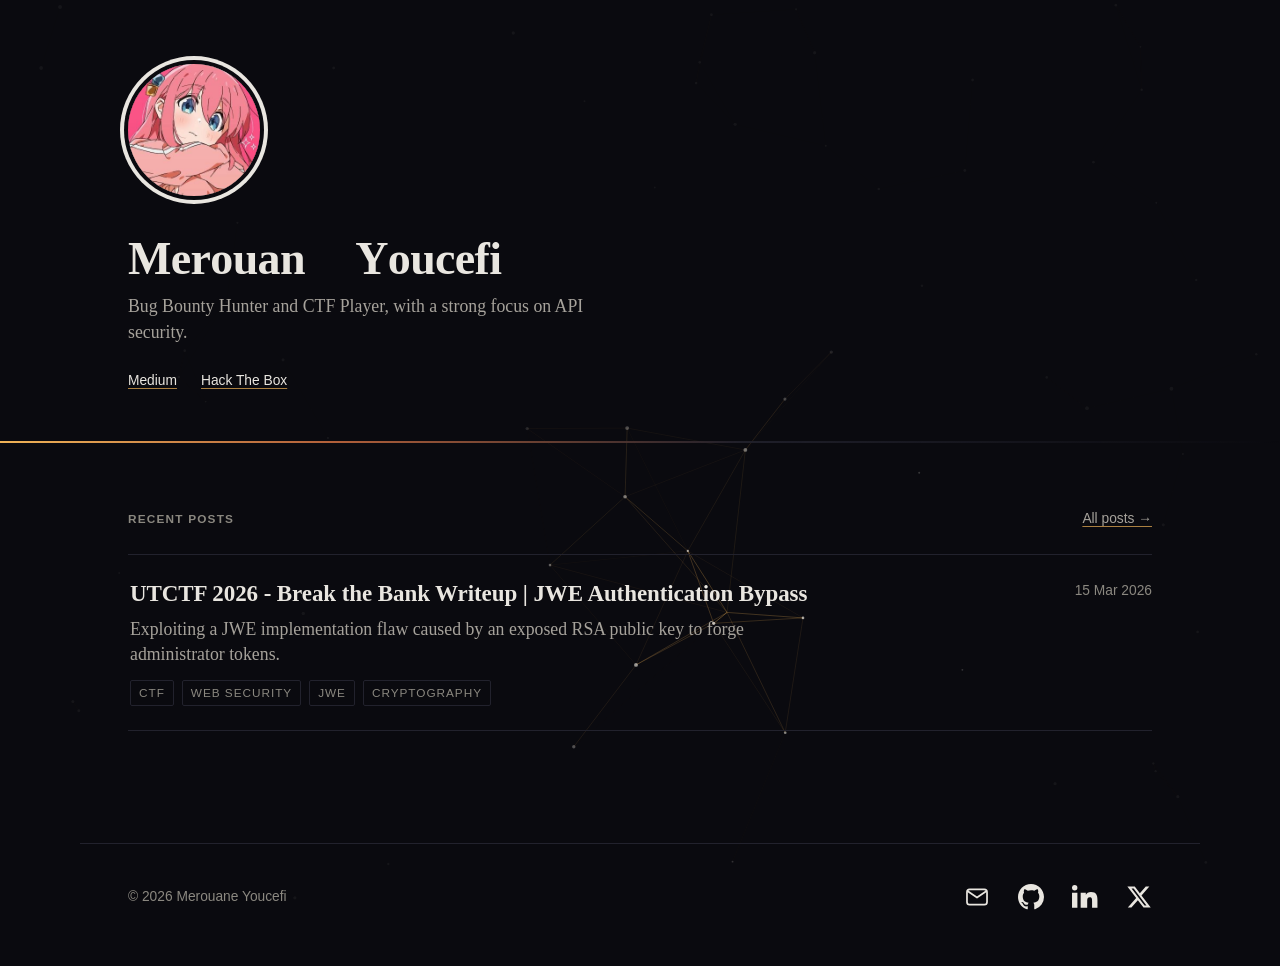
==== index.html @ 7e582f34 "x" ====
<!DOCTYPE html>
<html lang="en">
  <head>
    <meta charset="utf-8" />
    <meta name="viewport" content="width=device-width, initial-scale=1" />
    <title>Merouane Youcefi · Security Research &amp; Bug Bounty Writeups</title>
    <meta
      name="description"
      content="Personal site and blog of Merouane Youcefi, security researcher."
    />
    <link rel="canonical" href="https://0xuserm9.vercel.app/" />
    <link rel="icon" href="/favicon.svg" type="image/svg+xml" />
    <link rel="icon" href="/favicon.png" sizes="48x48" />
    <meta property="og:type" content="website" />
    <meta property="og:title" content="Merouane Youcefi" />
    <meta
      property="og:description"
      content="Personal site and blog. Security research, CTF writeups, and everything else."
    />
    <meta property="og:url" content="https://0xuserm9.vercel.app/" />
    <meta name="twitter:card" content="summary_large_image" />
    <meta property="og:site_name" content="Merouane Youcefi" />
    <meta name="twitter:site" content="@MaroineYoucefi" />
    <meta name="twitter:creator" content="@MaroineYoucefi" />
    <meta property="og:image" content="https://0xuserm9.vercel.app/assets/og-default.png" />
    <meta name="twitter:image" content="https://0xuserm9.vercel.app/assets/og-default.png" />
    <meta property="og:image:width" content="1484" />
    <meta property="og:image:height" content="752" />
    <meta property="og:image:alt" content="Merouane Youcefi, security researcher." />
    <link rel="alternate" type="application/atom+xml" title="Merouane Youcefi" href="/feed.xml" />
    <link rel="stylesheet" href="/assets/style.css" />
    <script type="application/ld+json">
    {
      "@context": "https://schema.org",
      "@graph": [
        {
          "@type": "Person",
          "@id": "https://0xuserm9.vercel.app/#person",
          "name": "Merouane Youcefi",
          "url": "https://0xuserm9.vercel.app/",
          "jobTitle": "Security Researcher",
          "description": "Bug Bounty Hunter and CTF Player, with a strong focus on API security.",
          "image": "https://0xuserm9.vercel.app/assets/avatar.jpg",
          "sameAs": [
            "https://github.com/0xuserm9",
            "https://www.linkedin.com/in/merouane-youcefi-44b44a284/",
            "https://x.com/MaroineYoucefi",
            "https://medium.com/@0xuserm9"
          ]
        },
        {
          "@type": "WebSite",
          "@id": "https://0xuserm9.vercel.app/#website",
          "url": "https://0xuserm9.vercel.app/",
          "inLanguage": "en",
          "description": "Security research, CTF writeups, and everything else.",
          "publisher": {
            "@id": "https://0xuserm9.vercel.app/#person"
          }
        }
      ]
    }
    </script>
  </head>
  <body>
    <a class="skip-link" href="#main">Skip to content</a>

    <div class="bg" aria-hidden="true"><canvas></canvas></div>

    <main id="main">
      <header class="masthead container">
        <img
          class="masthead__avatar"
          src="/assets/avatar.jpg"
          alt="Merouane Youcefi"
          width="300"
          height="300"
          decoding="async"
        />

        <h1 class="masthead__name" aria-label="Merouane Youcefi">
  <span class="type" aria-hidden="true">
    <span class="type__word"><span>M</span><span>e</span><span>r</span><span>o</span><span>u</span><span>a</span><span>n</span><span>e</span><span>e</span></span>
    <span class="type__word"><span>Y</span><span>o</span><span>u</span><span>c</span><span>e</span><span>f</span><span>i</span></span><span class="type__caret"></span>
  </span>
        </h1>

        <p class="masthead__dek">
          Bug Bounty Hunter and CTF Player, with a strong focus on API security.
        </p>

        <ul class="profiles">
          <li>
            <a href="https://medium.com/@0xuserm9" rel="me">Medium</a>
          </li>
          <li>
            <a href="https://www.hackthebox.com/" rel="me">Hack The Box</a>
          </li>
        </ul>
      </header>

      <hr class="masthead__rule" />

      <section class="section container" aria-labelledby="recent-heading">
        <div class="section__head">
          <h2 class="eyebrow" id="recent-heading">Recent posts</h2>
          <a class="section__more" href="/posts/">All posts &rarr;</a>
        </div>

        <ul class="rows">
          <!-- POSTS:START -->
          <li class="row">
            <a
              class="row__link"
              href="/posts/utctf-break-the-bank.html"
              aria-labelledby="p-utctf-break-the-bank"
            >
              <span class="row__date">
               <time datetime="2026-03-15">15 Mar 2026</time>              </span>
              <span class="row__title" id="p-utctf-break-the-bank">UTCTF 2026 - Break the Bank Writeup | JWE Authentication Bypass</span>
              <span class="row__dek">Exploiting a JWE implementation flaw caused by an exposed RSA public key to forge administrator tokens.</span>
              <span class="row__tags"><span>CTF</span><span>Web Security</span><span>JWE</span><span>Cryptography</span></span>
            </a>
          </li>
          <!-- POSTS:END -->
        </ul>
      </section>

    </main>

    <footer class="footer container">
      <span>&copy; <span data-year>2026</span> Merouane Youcefi</span>

      <ul class="social">
        <li>
          <a href="mailto:your-email@example.com">
            <svg class="icon" viewBox="0 0 24 24" aria-hidden="true">
              <rect x="2.75" y="5" width="18.5" height="14" rx="2.5" fill="none" stroke="currentColor" stroke-width="1.6"/>
              <path d="M3.5 6.75 12 12.5l8.5-5.75" fill="none" stroke="currentColor" stroke-width="1.6" stroke-linecap="round" stroke-linejoin="round"/>
            </svg>
            <span class="visually-hidden">Email</span>
          </a>
        </li>
        <li>
          <a href="https://github.com/0xuserm9" rel="me">
            <svg class="icon" viewBox="0 0 16 16" aria-hidden="true">
              <path fill="currentColor" d="M8 0C3.58 0 0 3.58 0 8c0 3.54 2.29 6.53 5.47 7.59.4.07.55-.17.55-.38 0-.19-.01-.82-.01-1.49-2.01.37-2.53-.49-2.69-.94-.09-.23-.48-.94-.82-1.13-.28-.15-.68-.52-.01-.53.63-.01 1.08.58 1.23.82.72 1.21 1.87.87 2.33.66.07-.52.28-.87.51-1.07-1.78-.2-3.64-.89-3.64-3.95 0-.87.31-1.59.82-2.15-.08-.2-.36-1.02.08-2.12 0 0 .67-.21 2.2.82a7.6 7.6 0 0 1 2-.27c.68 0 1.36.09 2 .27 1.53-1.04 2.2-.82 2.2-.82.44 1.1.16 1.92.08 2.12.51.56.82 1.27.82 2.15 0 3.07-1.87 3.75-3.65 3.95.29.25.54.73.54 1.48 0 1.07-.01 1.93-.01 2.2 0 .21.15.46.55.38A8.01 8.01 0 0 0 16 8c0-4.42-3.58-8-8-8Z"/>
            </svg>
            <span class="visually-hidden">GitHub</span>
          </a>
        </li>
        <li>
          <a href="https://www.linkedin.com/in/merouane-youcefi-44b44a284/" rel="me">
            <svg class="icon" viewBox="0 0 24 24" aria-hidden="true">
              <path fill="currentColor" d="M4.98 3.5a2.5 2.5 0 1 1-5 0 2.5 2.5 0 0 1 5 0M.02 8h4.96v14H.02zm7.98 0h4.76v1.91h.07c.66-1.2 2.28-2.46 4.7-2.46 5.03 0 5.96 3.18 5.96 7.31V22h-4.96v-6.29c0-1.5-.03-3.43-2.09-3.43s-2.41 1.63-2.41 3.32V22H8z"/>
            </svg>
            <span class="visually-hidden">LinkedIn</span>
          </a>
        </li>
        <li>
          <a href="https://x.com/MaroineYoucefi" rel="me">
            <svg class="icon" viewBox="0 0 24 24" aria-hidden="true">
              <path fill="currentColor" d="M18.24 2.25h3.31l-7.23 8.26 8.5 11.24h-6.66l-5.21-6.82-5.97 6.82H1.67l7.73-8.84L1.25 2.25h6.83l4.71 6.23zm-1.16 17.52h1.83L7.08 4.13H5.12z"/>
            </svg>
            <span class="visually-hidden">X</span>
          </a>
        </li>
      </ul>
    </footer>

    <script src="/assets/main.js" defer></script>
  </body>
</html>
---- assets/style.css ----
/* ==========================================================================
   daffailhamramadan.github.io
   Editorial dark. Type carries the design; chrome stays out of the way.
   Hand-written, no build step, no network requests.
   ========================================================================== */

/* --- Reset ---------------------------------------------------------------- */

*,
*::before,
*::after {
  box-sizing: border-box;
}

/* The UA's `[hidden] { display: none }` is beaten by any author display rule,
   so a component styled `display: flex` stays visible while claiming to be
   hidden. Everything that ships hidden-until-JS depends on this holding. */
[hidden] {
  display: none !important;
}

html {
  -webkit-text-size-adjust: 100%;
}

body,
h1,
h2,
h3,
h4,
p,
figure,
blockquote,
dl,
dd,
ol,
ul {
  margin: 0;
}

ol[class],
ul[class] {
  list-style: none;
  padding: 0;
}

img {
  max-width: 100%;
  height: auto;
  display: block;
}

button {
  font: inherit;
  color: inherit;
  background: none;
  border: none;
  padding: 0;
  cursor: pointer;
}

/* --- Tokens --------------------------------------------------------------- */

:root {
  /* Surfaces. Separated by hairlines first, fill second. */
  --bg: #0a0a0f;
  --bg-raised: #16161f;
  --bg-code: #101018;
  --bg-code-bar: #14141f;

  --rule: #22222d;
  --rule-strong: #33333f;

  /* Warm off-white, not pure white: pure white halates at a 68ch measure. */
  --text: #e9e6e0;
  --text-dim: #a6a29b;
  --text-faint: #8b8880;

  /* One accent. Amber, deliberately not the template blue/violet. */
  --accent: #f0b357;
  --accent-deep: #b2603a;
  --accent-underline: rgba(240, 179, 87, 0.7); /* 5.55:1 on --bg */
  --mark-bg: rgba(240, 179, 87, 0.14);

  /* Code tokens, hand-applied. */
  --code-comment: #7f7c74;
  --code-literal: #cbb488;
  --code-flag: #e0a3a3;

  --font-serif: Charter, "Bitstream Charter", "Iowan Old Style", "Source Serif 4",
    "Source Serif Pro", Georgia, "Nimbus Roman No9 L", "Liberation Serif",
    "Times New Roman", Times, serif;
  --font-sans: -apple-system, BlinkMacSystemFont, "Segoe UI", Roboto,
    "Helvetica Neue", "Noto Sans", Arial, sans-serif;
  --font-mono: ui-monospace, SFMono-Regular, "SF Mono", Menlo, Consolas,
    "DejaVu Sans Mono", "Liberation Mono", monospace;

  /* Type scale: 16px root, 1.25 ratio, two steps hand-corrected. */
  --fs-micro: 0.75rem;
  --fs-meta: 0.875rem;
  --fs-ui: 1.0625rem;
  --fs-body: 1.0625rem;
  --fs-code: 0.84375rem;
  --fs-h4: 1.375rem;
  --fs-h3: 1.5rem;
  --fs-h2: 1.625rem;
  --fs-h1: 2rem;
  --fs-masthead: clamp(1.875rem, 1.35rem + 2.3vw, 2.75rem);

  --lh-body: 1.66;

  /* 4px vertical rhythm. Every margin below is one of these. */
  --sp-1: 4px;
  --sp-2: 8px;
  --sp-3: 12px;
  --sp-4: 16px;
  --sp-5: 24px;
  --sp-6: 32px;
  --sp-7: 48px;
  --sp-8: 64px;
  --sp-9: 96px;
  --sp-10: 128px;

  --measure: 68ch;
  --code-pad: var(--sp-4);
  --container: 1120px;
  --pad: 20px;
  --rail-h: 52px;
  --avatar-size: 112px;

  color-scheme: dark;
}

/* --- Base ----------------------------------------------------------------- */

/* The ground lives on <html> and body is transparent, so the fixed
   background canvas at z-index -1 is not painted over by body's own fill. */
html {
  background: var(--bg);
}

.bg {
  position: fixed;
  inset: 0;
  z-index: -1;
  pointer-events: none;
}

.bg canvas {
  display: block;
  width: 100%;
  height: 100%;
}

body {
  background: transparent;
  color: var(--text);
  font-family: var(--font-serif);
  font-size: var(--fs-body);
  line-height: var(--lh-body);
  font-synthesis-weight: auto;
  -webkit-font-smoothing: antialiased;
  -moz-osx-font-smoothing: grayscale;
  font-size-adjust: 0.48; /* normalise the serif fallbacks' differing x-heights */
}

::selection {
  background: var(--accent);
  color: var(--bg);
}

.container {
  width: 100%;
  max-width: var(--container);
  margin-inline: auto;
  padding-inline: var(--pad);
}

/* Links are an underline, not a colour. */
a {
  color: inherit;
  text-decoration: underline;
  text-decoration-color: var(--accent-underline);
  text-decoration-thickness: 1px;
  text-underline-offset: 0.18em;
  transition: text-decoration-color 120ms ease, color 120ms ease;
}

a:hover {
  text-decoration-color: var(--accent);
}

:focus-visible {
  outline: 2px solid var(--accent);
  outline-offset: 3px;
  border-radius: 2px;
}

.skip-link {
  position: absolute;
  left: -9999px;
  top: 0;
  z-index: 100;
  background: var(--bg-raised);
  border: 1px solid var(--rule-strong);
  padding: var(--sp-3) var(--sp-4);
  font-family: var(--font-sans);
  font-size: var(--fs-meta);
  font-size-adjust: 0.52;
  text-decoration: none;
}

.skip-link:focus {
  left: var(--sp-4);
  top: var(--sp-4);
}

.eyebrow {
  font-family: var(--font-sans);
  font-size: var(--fs-micro);
  line-height: 1.25;
  letter-spacing: 0.1em;
  text-transform: uppercase;
  font-weight: 600;
  color: var(--text-faint);
  font-size-adjust: 0.52;
}

/* --- Top rail ------------------------------------------------------------- */

.rail {
  position: relative;
  border-bottom: 1px solid var(--rule);
}

.rail__inner {
  height: var(--rail-h);
  display: flex;
  align-items: center;
  justify-content: space-between;
  gap: var(--sp-4);
}

.rail__home,
.rail__nav a {
  font-family: var(--font-sans);
  font-size: var(--fs-meta);
  font-size-adjust: 0.52;
  text-decoration: none;
  color: var(--text-dim);
}

.rail__home {
  font-weight: 600;
  color: var(--text);
}

.rail__home .rail__full {
  display: none;
}

.rail__nav {
  display: flex;
  gap: var(--sp-5);
}

.rail__nav a:hover,
.rail__nav a[aria-current="page"] {
  color: var(--text);
}

.rail__nav a[aria-current="page"] {
  text-decoration: underline;
  text-decoration-color: var(--accent);
  text-underline-offset: 0.3em;
}

/* --- Masthead (home) ------------------------------------------------------ */

.masthead {
  padding-block: var(--sp-7) var(--sp-6);
}

/* Circular frame: one solid, high-contrast ring.
   The --rule tokens are deliberately sub-3:1 (1.26:1) because they are drawn
   as long hairlines between rows, where that is enough to read. Wrapped into
   a 132px circle there is not enough of the line left to perceive, so the
   ring uses --text at 15.86:1 instead. Width is border-box, so the 3px is
   inside --avatar-size and the visual diameter stays exact. */
.masthead__avatar {
  width: var(--avatar-size);
  height: var(--avatar-size);
  border-radius: 50%;
  object-fit: cover;
  /* +8px for the ring, which is painted outside the box. */
  margin-bottom: calc(var(--sp-6) + 8px);
  box-shadow: 0 0 0 4px var(--bg), 0 0 0 8px var(--text);
}

.masthead__name {
  font-size: var(--fs-masthead);
  line-height: 1.05;
  font-weight: 600;
  letter-spacing: -0.015em;
  max-width: 20ch;
}

/* Typed masthead. Every letter ships in the markup already laid out and only
   its visibility flips, so the line holds its final width from the first
   frame — the name types itself without the avatar above or the bio below
   moving a pixel. The h1 carries the name on aria-label and the letters are
   aria-hidden, so assistive tech announces a name rather than 17 fragments. */
.type {
  /* One keystroke. Every delay below is a multiple of it, so this is the
     single knob for the whole effect. */
  --type-step: 60ms;
}

/* Each letter is inline-block, which turns every seam between them into a
   line-break opportunity. Words hold themselves together so the name can only
   ever break where there is a real space. */
.type__word {
  white-space: nowrap;
}

.type__word > span {
  display: inline-block;
  visibility: hidden;
  animation: type-key 45ms
    calc(var(--type-base) + var(--type-key) * var(--type-step)) forwards;
}

/* A word starts one step after the previous one ends — that spare step is the
   space bar. Word 1 leads in at 2 steps; 5 letters + space = 6 steps each. */
.type__word:nth-child(1) {
  --type-base: calc(var(--type-step) * 2);
}

.type__word:nth-child(2) {
  --type-base: calc(var(--type-step) * 8);
}

.type__word:nth-child(3) {
  --type-base: calc(var(--type-step) * 14);
}

.type__word > span:nth-child(1) {
  --type-key: 0;
}

.type__word > span:nth-child(2) {
  --type-key: 1;
}

.type__word > span:nth-child(3) {
  --type-key: 2;
}

.type__word > span:nth-child(4) {
  --type-key: 3;
}

.type__word > span:nth-child(5) {
  --type-key: 4;
}

.type__word > span:nth-child(6) {
  --type-key: 5;
}

.type__word > span:nth-child(7) {
  --type-key: 6;
}

/* Drawn rather than set as "|" so it keeps the same weight and height in every
   font on the stack. Sits out the typing at opacity 0 and takes over on the
   step after the last letter lands. */
.type__caret {
  display: inline-block;
  width: 0.07em;
  height: 0.82em;
  margin-left: 0.1em;
  vertical-align: -0.06em;
  background: var(--accent);
  opacity: 0;
  animation: type-caret 1.06s step-end calc(var(--type-step) * 21) infinite;
}

@keyframes type-key {
  from {
    visibility: visible;
    opacity: 0;
  }

  to {
    visibility: visible;
    opacity: 1;
  }
}

@keyframes type-caret {
  from,
  to {
    opacity: 1;
  }

  50% {
    opacity: 0;
  }
}

/* The one-line bio. Set below the name rather than as a second headline —
   quieter than the name, so the two do not compete. */
.masthead__dek {
  margin-top: var(--sp-3);
  font-size: var(--fs-ui);
  line-height: 1.5;
  font-weight: 400;
  color: var(--text-dim);
  max-width: 52ch;
}

/* Bug bounty profile wordmarks. */
.profiles {
  list-style: none;
  padding: 0;
  margin: var(--sp-5) 0 0;
  display: flex;
  flex-wrap: wrap;
  gap: var(--sp-2) var(--sp-5);
  font-family: var(--font-sans);
  font-size: var(--fs-meta);
  font-size-adjust: 0.52;
}

.profiles a {
  color: var(--text);
}

/* The one gradient on the site: 2px, horizontal, under the masthead. */
.masthead__rule {
  height: 2px;
  border: 0;
  margin: 0;
  background: linear-gradient(
    90deg,
    #f0b357 0%,
    #b2603a 26%,
    rgba(34, 34, 45, 0.9) 58%,
    rgba(34, 34, 45, 0) 100%
  );
}

/* --- Sections ------------------------------------------------------------- */

.section {
  padding-block: var(--sp-7);
  border-bottom: 1px solid var(--rule);
}

/* The footer draws its own top rule, so the last section must not draw one
   too — otherwise two hairlines stack a few pixels apart. */
main > .section:last-child {
  border-bottom: 0;
}

.section__head {
  display: flex;
  align-items: baseline;
  justify-content: space-between;
  gap: var(--sp-4);
  margin-bottom: var(--sp-5);
}

.section__more {
  font-family: var(--font-sans);
  font-size: var(--fs-meta);
  font-size-adjust: 0.52;
  color: var(--text-dim);
}

/* --- Post rows --------------------------------------------------------- */

.rows {
  list-style: none;
  padding: 0;
  margin: 0;
  border-top: 1px solid var(--rule);
}

.row {
  border-bottom: 1px solid var(--rule);
}

.row__link {
  display: block;
  padding: var(--sp-5) var(--sp-4);
  margin-inline: calc(var(--sp-4) * -1);
  text-decoration: none;
  border-left: 2px solid transparent;
  transition: background-color 120ms ease, border-color 120ms ease;
}

.row__link:hover,
.row__link:focus-visible {
  background: var(--bg-raised);
  border-left-color: var(--accent);
}

.row__date {
  display: block;
  font-family: var(--font-sans);
  font-size: var(--fs-meta);
  font-size-adjust: 0.52;
  font-variant-numeric: tabular-nums lining-nums;
  color: var(--text-faint);
  margin-bottom: var(--sp-2);
}

.row__title {
  font-size: var(--fs-h4);
  line-height: 1.35;
  font-weight: 600;
  letter-spacing: -0.004em;
}

.row__link:hover .row__title {
  text-decoration: underline;
  text-decoration-color: var(--accent);
  text-underline-offset: 0.18em;
}

.row__dek {
  margin-top: var(--sp-2);
  color: var(--text-dim);
  font-size: var(--fs-ui);
  line-height: 1.5;
  max-width: 70ch;
  display: -webkit-box;
  -webkit-line-clamp: 2;
  -webkit-box-orient: vertical;
  overflow: hidden;
}

.row__tags {
  margin-top: var(--sp-3);
  display: flex;
  flex-wrap: wrap;
  gap: var(--sp-2);
  font-family: var(--font-sans);
  font-size: var(--fs-micro);
  font-size-adjust: 0.52;
  letter-spacing: 0.08em;
  text-transform: uppercase;
  color: var(--text-faint);
}

.row__tags > * {
  border: 1px solid var(--rule);
  padding: 2px var(--sp-2);
  border-radius: 2px;
}

.empty-note {
  color: var(--text-dim);
  font-size: var(--fs-ui);
  padding-block: var(--sp-5);
  max-width: 60ch;
}

/* Screen-reader-only: carries the label an icon-only link would otherwise
   have no accessible name from. */
.visually-hidden {
  position: absolute;
  width: 1px;
  height: 1px;
  padding: 0;
  margin: -1px;
  overflow: hidden;
  clip: rect(0, 0, 0, 0);
  white-space: nowrap;
  border: 0;
}

/* --- Footer --------------------------------------------------------------- */

.footer {
  padding-block: var(--sp-6) var(--sp-7);
  font-family: var(--font-sans);
  font-size: var(--fs-meta);
  font-size-adjust: 0.52;
  color: var(--text-faint);
  display: flex;
  flex-direction: column;
  gap: var(--sp-5);
  border-top: 1px solid var(--rule);
  margin-top: var(--sp-7);
}

.social {
  list-style: none;
  padding: 0;
  margin: 0;
  display: flex;
  align-items: center;
  gap: var(--sp-3);
}

/* These are the site's only contact affordance, so they carry full --text
   rather than the muted footer colour — at 26px on a dark ground anything
   dimmer disappears. 26px icon + 8px padding = a 42px hit area. */
.social a {
  display: block;
  padding: var(--sp-2);
  color: var(--text);
  text-decoration: none;
  transition: color 120ms ease;
}

.social a:hover,
.social a:focus-visible {
  color: var(--accent);
}

.social .icon {
  display: block;
  width: 26px;
  height: 26px;
}

/* --- Archive header ------------------------------------------------------- */

.page-head {
  padding-block: var(--sp-8) var(--sp-6);
  border-bottom: 1px solid var(--rule);
}

.page-head h1 {
  font-size: var(--fs-h1);
  line-height: 1.12;
  font-weight: 600;
  letter-spacing: -0.018em;
}

/* --- Reading progress ----------------------------------------------------- */

.progress {
  position: fixed;
  top: 0;
  left: 0;
  width: 100%;
  height: 2px;
  background: var(--accent);
  transform: scaleX(0);
  transform-origin: left center;
  z-index: 50;
  pointer-events: none;
}

/* --- Post ----------------------------------------------------------------- */

.post {
  padding-block: var(--sp-7) var(--sp-8);
}

.post__header {
  max-width: var(--measure);
  margin-inline: auto;
  padding-bottom: var(--sp-6);
  border-bottom: 1px solid var(--rule);
}

.post__title {
  margin-top: var(--sp-3);
  font-size: var(--fs-h1);
  line-height: 1.12;
  font-weight: 600;
  letter-spacing: -0.018em;
}

.post__dek {
  margin-top: var(--sp-4);
  font-size: var(--fs-h4);
  line-height: 1.4;
  color: var(--text-dim);
  max-width: 46ch;
}

.post__meta {
  margin-top: var(--sp-5);
  display: flex;
  flex-wrap: wrap;
  gap: var(--sp-2) var(--sp-5);
  font-family: var(--font-sans);
  font-size: var(--fs-meta);
  font-size-adjust: 0.52;
  color: var(--text-faint);
  font-variant-numeric: tabular-nums lining-nums;
}

/* Cover / banner */
.cover {
  max-width: var(--measure);
  margin: var(--sp-6) auto 0;
}

.cover img {
  display: block;
  width: 100%;
  height: auto;
  /* Reserve the box before the image lands so nothing below it jumps. */
  aspect-ratio: 1200 / 630;
  object-fit: cover;
  border: 1px solid var(--rule);
  background: var(--bg-raised);
}

/* Table of contents */
.toc {
  max-width: var(--measure);
  margin: var(--sp-6) auto 0;
  border: 1px solid var(--rule);
  padding: var(--sp-4);
}

.toc > summary {
  cursor: pointer;
  font-family: var(--font-sans);
  font-size: var(--fs-micro);
  font-size-adjust: 0.52;
  letter-spacing: 0.1em;
  text-transform: uppercase;
  font-weight: 600;
  color: var(--text-faint);
}

.toc ol {
  list-style: none;
  padding: 0;
  margin: var(--sp-4) 0 0;
  font-family: var(--font-sans);
  font-size: var(--fs-meta);
  font-size-adjust: 0.52;
  counter-reset: toc;
}

.toc li {
  counter-increment: toc;
  border-left: 2px solid var(--rule-strong);
  padding: var(--sp-1) 0 var(--sp-1) var(--sp-3);
}

.toc li.is-active {
  border-left-color: var(--accent);
}

.toc li.is-active a {
  color: var(--text);
  font-weight: 600;
}

.toc a {
  color: var(--text-dim);
  text-decoration: none;
}

.toc a::before {
  content: counter(toc, decimal-leading-zero) "  ";
  color: var(--text-faint);
  font-variant-numeric: tabular-nums;
}

.toc a:hover {
  color: var(--text);
}

/* Body */
.post__body {
  max-width: var(--measure);
  margin: var(--sp-7) auto 0;
  font-variant-numeric: oldstyle-nums proportional-nums;
}

.post__body > * + * {
  margin-top: 1.15em;
}

.post__body h2 {
  position: relative;
  font-size: var(--fs-h2);
  line-height: 1.2;
  font-weight: 600;
  letter-spacing: -0.012em;
  margin-top: var(--sp-8);
  margin-bottom: 0;
  scroll-margin-top: var(--sp-5);
}

/* Space below a heading has to be set on the next element. As margin-bottom it
   would collapse into the larger margin-top from `.post__body > * + *`. */
.post__body h2 + * {
  margin-top: var(--sp-4);
}

.post__body h2 .num {
  font-family: var(--font-sans);
  font-size: var(--fs-micro);
  font-size-adjust: 0.52;
  letter-spacing: 0.1em;
  font-weight: 600;
  color: var(--text-faint);
  font-variant-numeric: tabular-nums lining-nums;
  display: block;
  margin-bottom: var(--sp-2);
}

.post__body h3 {
  font-size: var(--fs-h3);
  line-height: 1.3;
  font-weight: 600;
  letter-spacing: -0.008em;
  margin-top: var(--sp-6);
  margin-bottom: 0;
}

.post__body h3 + * {
  margin-top: var(--sp-3);
}

.post__body ul,
.post__body ol {
  padding-left: 1.4em;
}

.post__body li + li {
  margin-top: var(--sp-2);
}

.post__body strong {
  font-weight: 600;
}

/* Inline code must never force a horizontal page scroll. */
.post__body :not(pre) > code {
  font-family: var(--font-mono);
  font-size: 0.9em;
  font-size-adjust: 0.52;
  background: var(--bg-code);
  border: 1px solid var(--rule);
  border-radius: 3px;
  padding: 0.1em 0.32em;
  overflow-wrap: anywhere;
}

/* Blockquote */
.post__body blockquote {
  border-left: 2px solid var(--rule-strong);
  padding-left: var(--sp-5);
  color: var(--text-dim);
  font-style: italic;
}

/* Aside / margin note — inline at every width. */
.note {
  border-left: 2px solid var(--accent);
  padding: var(--sp-3) 0 var(--sp-3) var(--sp-4);
  font-family: var(--font-sans);
  font-size: var(--fs-meta);
  font-size-adjust: 0.52;
  line-height: 1.5;
  color: var(--text-dim);
}

/* Markdown emits <strong>, hand-written HTML uses <b> — cover both. */
.note b,
.note strong {
  color: var(--text);
  font-weight: 600;
}

.note p + p {
  margin-top: var(--sp-2);
}

/* warning / caution / danger callouts */
.note--warn {
  border-left-color: var(--code-flag);
}

/* Code figure */
.code {
  margin-inline: 0;
  border: 1px solid var(--rule);
  background: var(--bg-code);
  position: relative;
}

.code__bar {
  display: flex;
  align-items: center;
  justify-content: space-between;
  gap: var(--sp-3);
  background: var(--bg-code-bar);
  border-bottom: 1px solid var(--rule);
  padding: var(--sp-2) var(--sp-3);
  font-family: var(--font-sans);
  font-size: var(--fs-micro);
  font-size-adjust: 0.52;
  letter-spacing: 0.08em;
  text-transform: uppercase;
  font-weight: 600;
  color: var(--text-faint);
}

.code__copy {
  font-family: var(--font-sans);
  font-size: var(--fs-micro);
  letter-spacing: 0.08em;
  text-transform: uppercase;
  font-weight: 600;
  color: var(--text-dim);
  border: 1px solid var(--rule-strong);
  border-radius: 2px;
  padding: 2px var(--sp-2);
  opacity: 0;
  transition: opacity 120ms ease, color 120ms ease, border-color 120ms ease;
}

.code:hover .code__copy,
.code:focus-within .code__copy {
  opacity: 1;
}

.code__copy:hover {
  color: var(--text);
  border-color: var(--accent);
}

/* Touch devices have no hover state — the button must always be visible. */
@media (hover: none) {
  .code__copy {
    opacity: 1;
  }
}

.code pre {
  margin: 0;
  padding-block: var(--sp-4);
  padding-inline: var(--code-pad);
  overflow-x: auto;
  font-family: var(--font-mono);
  font-size: var(--fs-code);
  font-size-adjust: 0.52;
  line-height: 1.6;
  tab-size: 2;
  color: var(--text);
}

/* The code needs a box as wide as its longest line, otherwise a block-level
   <mark> sizes to the visible column and tears off when the block scrolls. */
.code pre > code {
  display: inline-block;
  min-width: 100%;
  font-family: inherit;
}

/* Authored emphasis instead of syntax colouring. Bleeds to the figure's
   inner edge by cancelling the pre's own inline padding. */
.code mark {
  display: block;
  background: var(--mark-bg);
  color: var(--text);
  box-shadow: inset 2px 0 0 0 var(--accent);
  margin-inline: calc(var(--code-pad) * -1);
  padding-inline: var(--code-pad);
}

.tk-c { color: var(--code-comment); }
.tk-s { color: var(--code-literal); }
.tk-f { color: var(--code-flag); }

/* Figure / image */
.figure {
  margin-inline: 0;
}

.figure img {
  width: 100%;
  border: 1px solid var(--rule);
  background: var(--bg-raised);
}

.figure figcaption,
.code figcaption {
  margin-top: var(--sp-2);
  font-family: var(--font-sans);
  font-size: var(--fs-meta);
  font-size-adjust: 0.52;
  color: var(--text-faint);
  line-height: 1.45;
}

/* The code caption lives inside the bordered box, so it needs its own inset
   and a rule to separate it from the code above. */
.code figcaption {
  margin-top: 0;
  padding: var(--sp-2) var(--code-pad) var(--sp-3);
  border-top: 1px solid var(--rule);
}

/* Table — must scroll in its own container, never the page. */
.table-wrap {
  overflow-x: auto;
  border: 1px solid var(--rule);
}

.post__body table {
  border-collapse: collapse;
  width: 100%;
  font-family: var(--font-sans);
  font-size: var(--fs-meta);
  font-size-adjust: 0.52;
  line-height: 1.45;
}

.post__body th,
.post__body td {
  text-align: left;
  padding: var(--sp-3);
  border-bottom: 1px solid var(--rule);
  vertical-align: top;
  white-space: nowrap;
}

.post__body thead th {
  background: var(--bg-code-bar);
  font-size: var(--fs-micro);
  letter-spacing: 0.08em;
  text-transform: uppercase;
  color: var(--text-faint);
}

.post__body tbody tr:last-child td {
  border-bottom: 0;
}

/* End block */
.post__end {
  max-width: var(--measure);
  margin: var(--sp-8) auto 0;
  background: var(--bg-raised);
  border: 1px solid var(--rule);
  padding: var(--sp-5);
  color: var(--text-dim);
}

/* The smaller size goes on the text, not the box: `ch` resolves against the
   element's own font-size, so sizing the box down would make its 68ch measure
   ~10% narrower than the text column it has to align with. */
.post__end p {
  font-size: var(--fs-ui);
}

.post__end p + p {
  margin-top: var(--sp-3);
}

/* --- Share ---------------------------------------------------------------- */

.share {
  display: flex;
  flex-wrap: wrap;
  align-items: center;
  gap: var(--sp-2) var(--sp-3);
  font-family: var(--font-sans);
  font-size: var(--fs-meta);
  font-size-adjust: 0.52;
}

.share + p {
  margin-top: var(--sp-5);
}

.share__label {
  font-size: var(--fs-micro);
  letter-spacing: 0.1em;
  text-transform: uppercase;
  font-weight: 600;
  color: var(--text-faint);
  margin-right: var(--sp-1);
}

.share__link {
  display: inline-flex;
  align-items: center;
  gap: var(--sp-2);
  color: var(--text);
  text-decoration: none;
  border: 1px solid var(--rule-strong);
  border-radius: 2px;
  padding: var(--sp-2) var(--sp-3);
  transition: color 120ms ease, border-color 120ms ease;
}

.share__link:hover,
.share__link:focus-visible {
  color: var(--accent);
  border-color: var(--accent);
}

.share__link svg {
  display: block;
  width: 15px;
  height: 15px;
  flex: none;
}

/* --- 404 ------------------------------------------------------------------ */

.notfound {
  padding-block: var(--sp-10) var(--sp-9);
  max-width: 52ch;
}

.notfound h1 {
  font-size: var(--fs-h1);
  line-height: 1.12;
  font-weight: 600;
  letter-spacing: -0.018em;
  margin-top: var(--sp-3);
}

.notfound p {
  margin-top: var(--sp-4);
  color: var(--text-dim);
}

/* --- Breakpoints ---------------------------------------------------------- */

@media (min-width: 420px) {
  .rail__home .rail__full {
    display: inline;
  }
  .rail__home .rail__abbr {
    display: none;
  }
}

@media (min-width: 600px) {
  :root {
    --pad: 32px;
    --fs-body: 1.125rem;
    --fs-code: 0.875rem;
    --fs-h1: 2.375rem;
    --fs-h2: 1.875rem;
    --fs-h3: 1.625rem;
  }

  .row__link {
    display: grid;
    grid-template-columns: 1fr auto;
    column-gap: var(--sp-5);
  }

  .row__date {
    grid-column: 2;
    grid-row: 1;
    margin-bottom: 0;
    text-align: right;
  }

  .row__title {
    grid-column: 1;
    grid-row: 1;
  }

  .row__dek,
  .row__tags {
    grid-column: 1;
  }

  .footer {
    flex-direction: row;
    justify-content: space-between;
    align-items: center;
  }

  /* Cancel the last icon's hit-area padding so the row optically aligns
     with the container edge rather than sitting 8px inside it. */
  .social {
    margin-inline-end: calc(var(--sp-2) * -1);
  }

  .post__body th,
  .post__body td {
    white-space: normal;
  }
}

@media (min-width: 900px) {
  :root {
    --pad: 48px;
    --rail-h: 60px;
    --fs-body: 1.1875rem;
    --fs-code: 0.9375rem;
    --fs-h1: 2.75rem;
    --fs-h2: 2.125rem;
    --fs-h3: 1.6875rem;
    --lh-body: 1.68;
    --code-pad: var(--sp-5);
    --avatar-size: 132px;
  }

  .masthead {
    padding-block: var(--sp-8) var(--sp-7);
  }

  .section {
    padding-block: var(--sp-8);
  }

  /* Code and tables hang 24px outside the measure so their optical left edge
     sits clear of the prose. */
  .code,
  .table-wrap {
    margin-inline: calc(var(--sp-5) * -1);
  }

  .figure {
    margin-inline: calc(var(--sp-5) * -1);
  }

  .figure figcaption {
    padding-inline: var(--sp-5);
  }
}

/* Hanging section numbers only where there is genuinely room for them:
   1080px − 96px padding = 984px content, 68ch ≈ 645px centred leaves ~170px. */
@media (min-width: 1080px) {
  .post__body h2 .num {
    position: absolute;
    left: -3.75rem;
    top: 0.55em;
    margin-bottom: 0;
    width: 3rem;
    text-align: right;
  }
}

/* --- Motion --------------------------------------------------------------- */

@media (prefers-reduced-motion: reduce) {
  *,
  *::before,
  *::after {
    animation-duration: 0.01ms !important;
    animation-iteration-count: 1 !important;
    transition-duration: 0.01ms !important;
    scroll-behavior: auto !important;
  }

  .progress {
    display: none;
  }

  /* The stagger lives in animation-delay, which the blanket rule above leaves
     alone — without this the name would still reveal itself letter by letter,
     just with each letter popping instead of fading. */
  .type__word > span {
    visibility: visible;
    animation: none;
  }

  .type__caret {
    display: none;
  }
}

/* --- Print ---------------------------------------------------------------- */

@media print {
  /* Re-point the tokens rather than overriding body alone — every component
     reads through var(), so one block recolours the whole page. Without this
     the code figures and .note lead-ins print near-white on white. */
  :root {
    --bg: #fff;
    --bg-raised: #f6f5f2;
    --bg-code: #f6f5f2;
    --bg-code-bar: #eceae5;
    --rule: #bbb;
    --rule-strong: #999;
    --text: #000;
    --text-dim: #333;
    --text-faint: #555;
    --accent: #8a5a12;
    --accent-underline: #8a5a12;
    --mark-bg: #f4e6c8;
    --code-comment: #555;
    --code-literal: #333;
    --code-flag: #333;
  }

  .rail,
  .progress,
  .toc,
  .code__copy,
  .skip-link,
  .bg {
    display: none !important;
  }

  html,
  body {
    background: #fff;
    color: #000;
  }

  /* Code and highlight fills carry meaning, so keep them when the browser's
     "background graphics" setting is off. */
  .code,
  .code__bar,
  .code mark,
  .post__end {
    print-color-adjust: exact;
    -webkit-print-color-adjust: exact;
  }

  /* box-shadow is dropped when background graphics are off, so the ring
     becomes a real border on paper. */
  .masthead__avatar {
    box-shadow: none;
    border: 2px solid #999;
  }

  .post__body h2,
  .post__body h3 {
    break-after: avoid;
  }

  .code,
  .figure,
  .table-wrap {
    break-inside: avoid;
  }
}
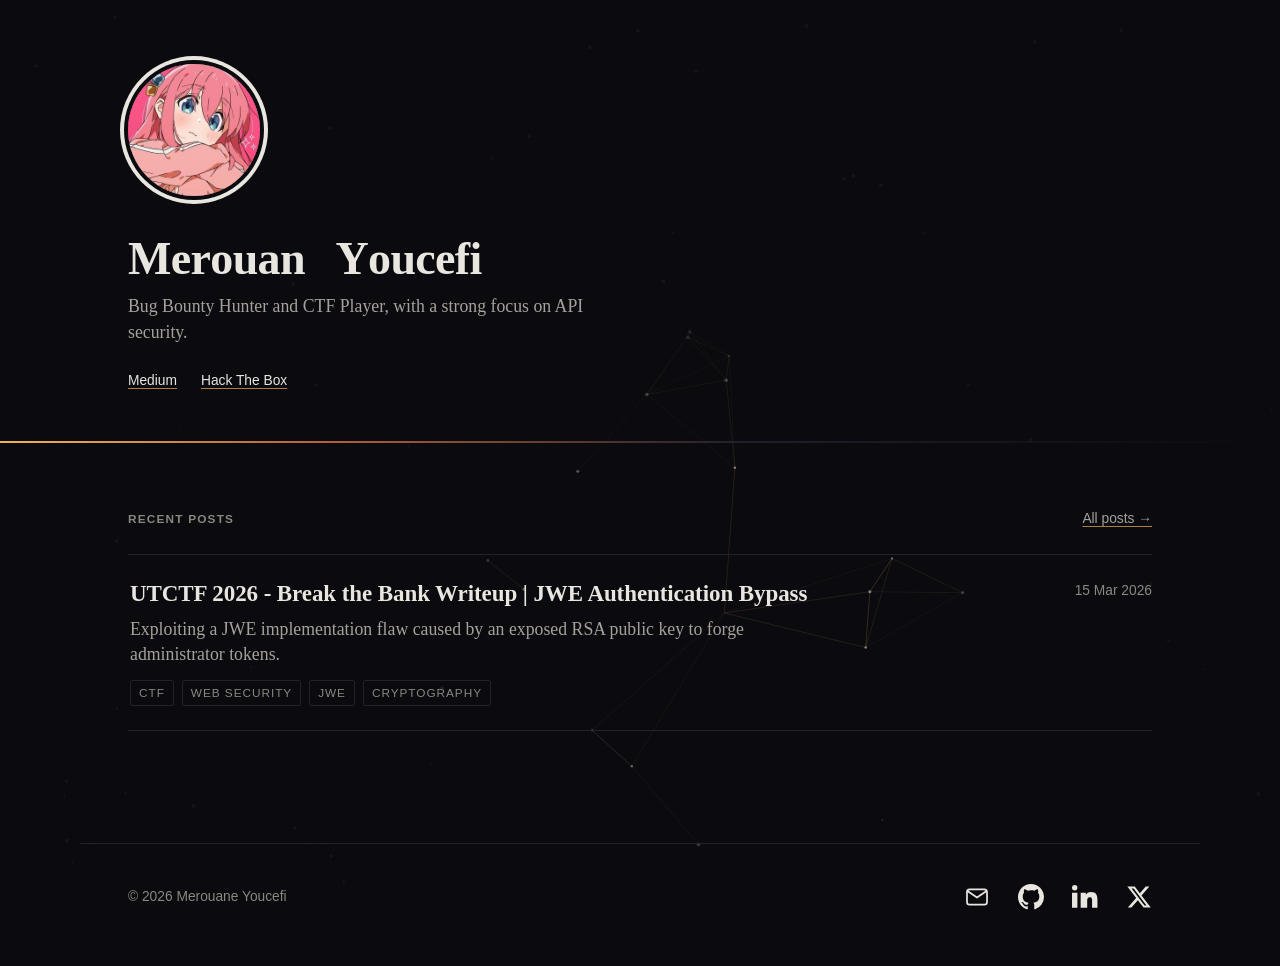
==== commit 9a339572: "x" ====
--- a/index.html
+++ b/index.html
@@ -80,7 +80,7 @@
 
         <h1 class="masthead__name" aria-label="Merouane Youcefi">
   <span class="type" aria-hidden="true">
-    <span class="type__word"><span>M</span><span>e</span><span>r</span><span>o</span><span>u</span><span>a</span><span>n</span><span>e</span><span>e</span></span>
+    <span class="type__word"><span>M</span><span>e</span><span>r</span><span>o</span><span>u</span><span>a</span><span>n</span><span>e</span>
     <span class="type__word"><span>Y</span><span>o</span><span>u</span><span>c</span><span>e</span><span>f</span><span>i</span></span><span class="type__caret"></span>
   </span>
         </h1>
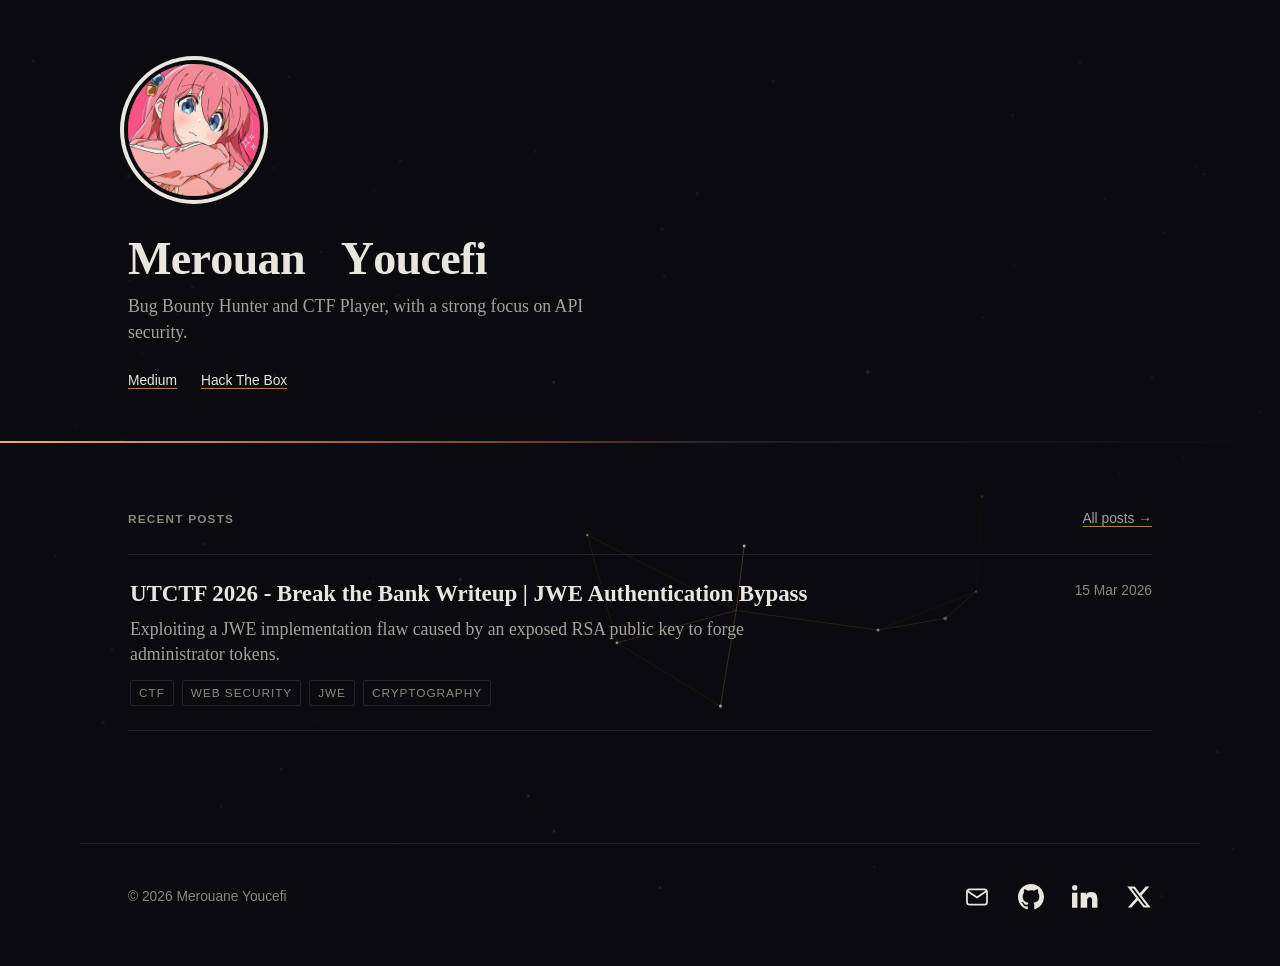
==== commit 45e6d9af: "x" ====
--- a/index.html
+++ b/index.html
@@ -80,7 +80,7 @@
 
         <h1 class="masthead__name" aria-label="Merouane Youcefi">
   <span class="type" aria-hidden="true">
-    <span class="type__word"><span>M</span><span>e</span><span>r</span><span>o</span><span>u</span><span>a</span><span>n</span><span>e</span>
+    <span class="type__word"><span>M</span><span>e</span><span>r</span><span>o</span><span>u</span><span>a</span><span>n</span><span>n</span></span>
     <span class="type__word"><span>Y</span><span>o</span><span>u</span><span>c</span><span>e</span><span>f</span><span>i</span></span><span class="type__caret"></span>
   </span>
         </h1>
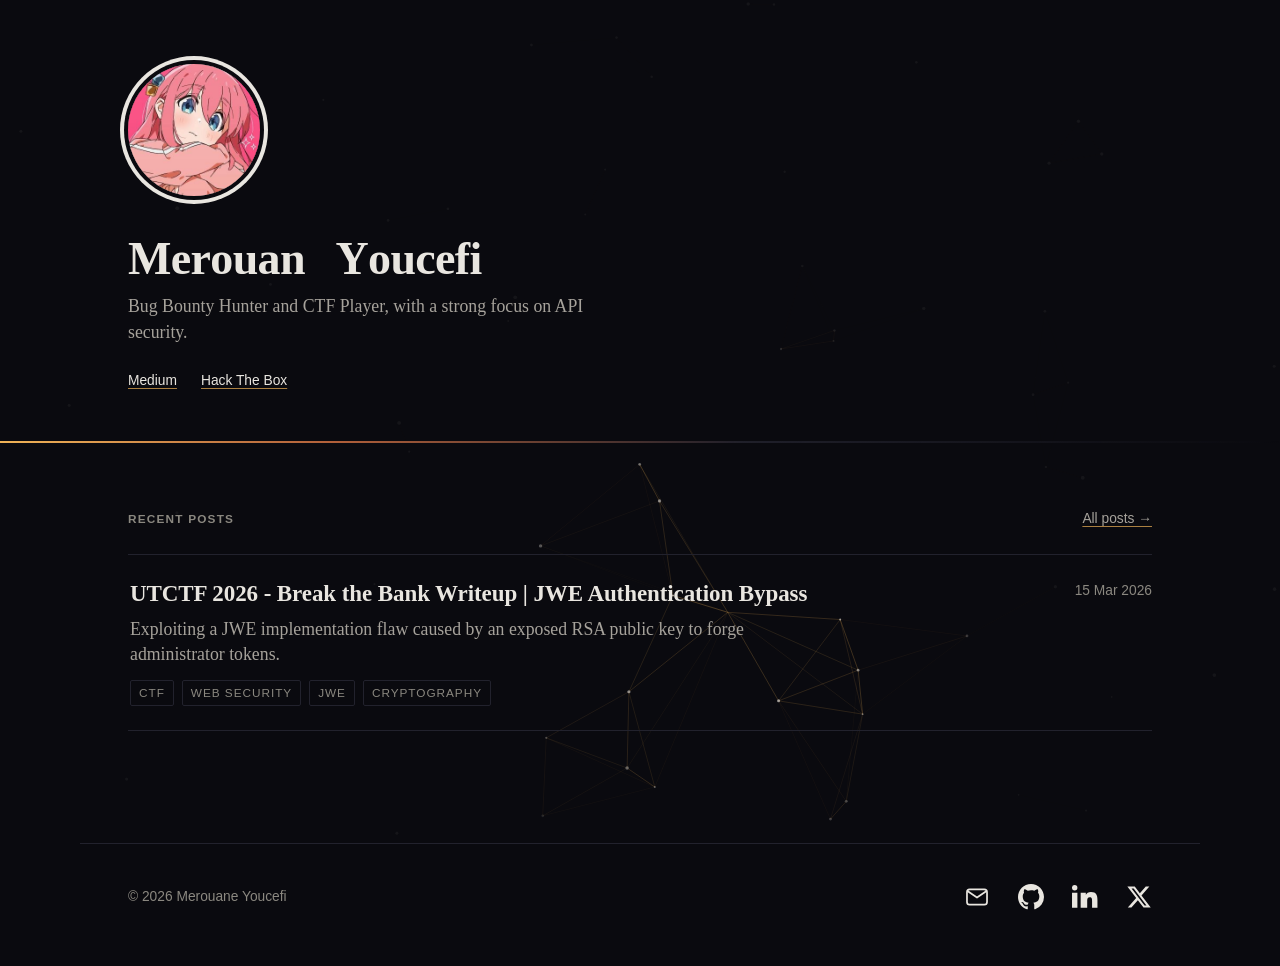
==== commit 364571ee: "x" ====
--- a/index.html
+++ b/index.html
@@ -80,10 +80,10 @@
 
         <h1 class="masthead__name" aria-label="Merouane Youcefi">
   <span class="type" aria-hidden="true">
-    <span class="type__word"><span>M</span><span>e</span><span>r</span><span>o</span><span>u</span><span>a</span><span>n</span><span>n</span></span>
+    <span class="type__word"><span>M</span><span>e</span><span>r</span><span>o</span><span>u</span><span>a</span><span>n</span><span>e</span></span>
     <span class="type__word"><span>Y</span><span>o</span><span>u</span><span>c</span><span>e</span><span>f</span><span>i</span></span><span class="type__caret"></span>
   </span>
-        </h1>
+</h1>
 
         <p class="masthead__dek">
           Bug Bounty Hunter and CTF Player, with a strong focus on API security.
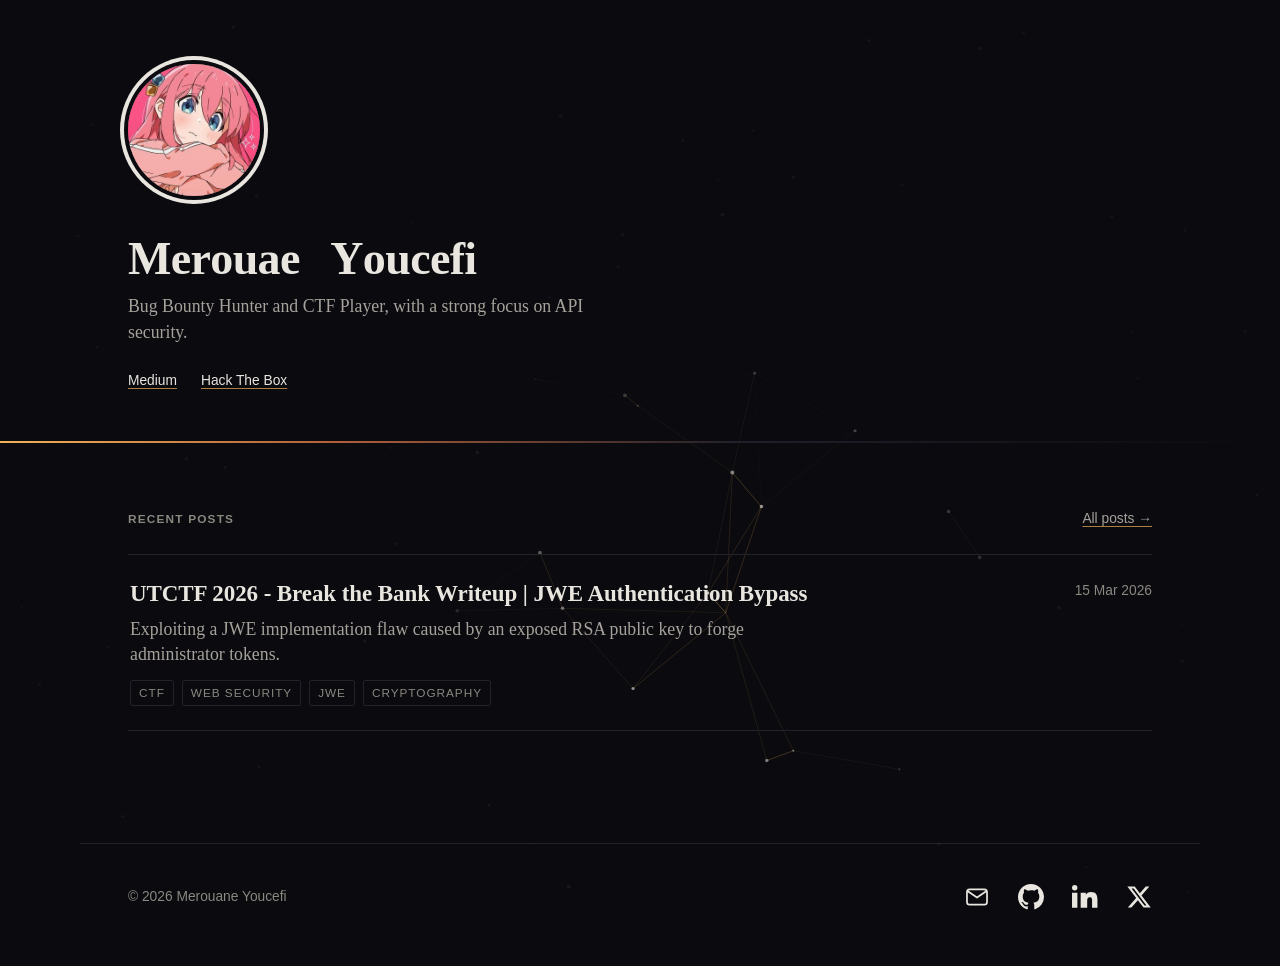
==== commit 1cc1a9bd: "x" ====
--- a/index.html
+++ b/index.html
@@ -80,7 +80,7 @@
 
         <h1 class="masthead__name" aria-label="Merouane Youcefi">
   <span class="type" aria-hidden="true">
-    <span class="type__word"><span>M</span><span>e</span><span>r</span><span>o</span><span>u</span><span>a</span><span>n</span><span>e</span></span>
+    <span class="type__word"><span>M</span><span>e</span><span>r</span><span>o</span><span>u</span><span>a</span><span>e</span><span>e</span></span>
     <span class="type__word"><span>Y</span><span>o</span><span>u</span><span>c</span><span>e</span><span>f</span><span>i</span></span><span class="type__caret"></span>
   </span>
 </h1>
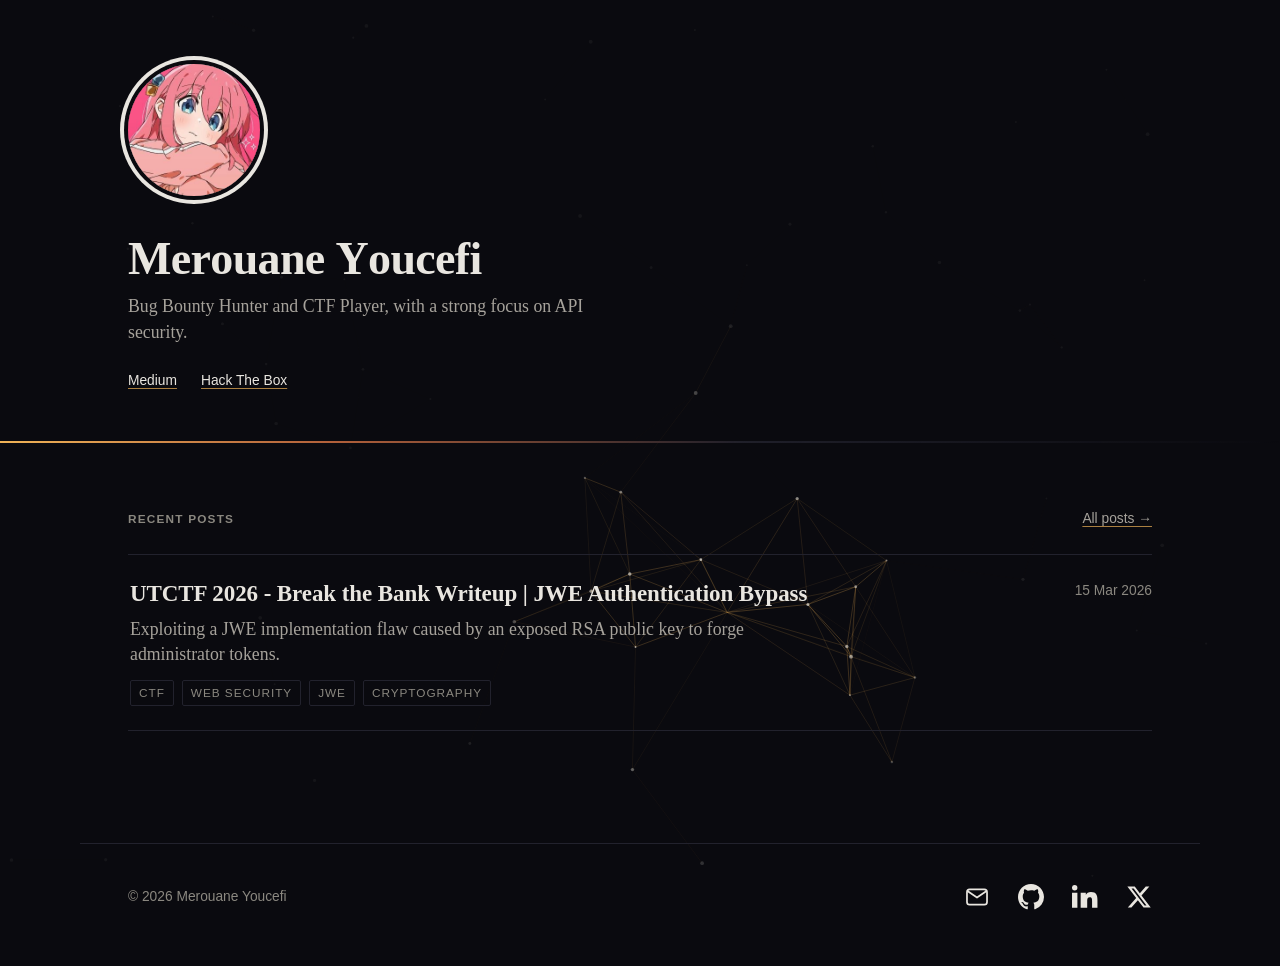
==== commit 766c22ea: "x" ====
--- a/index.html
+++ b/index.html
@@ -80,7 +80,7 @@
 
         <h1 class="masthead__name" aria-label="Merouane Youcefi">
   <span class="type" aria-hidden="true">
-    <span class="type__word"><span>M</span><span>e</span><span>r</span><span>o</span><span>u</span><span>a</span><span>e</span><span>e</span></span>
+    <span class="type__word"><span>M</span><span>e</span><span>r</span><span>o</span><span>u</span><span>a</span><span>n</span><span>e</span></span>
     <span class="type__word"><span>Y</span><span>o</span><span>u</span><span>c</span><span>e</span><span>f</span><span>i</span></span><span class="type__caret"></span>
   </span>
 </h1>
--- a/assets/style.css
+++ b/assets/style.css
@@ -370,6 +370,10 @@
 
 .type__word > span:nth-child(7) {
   --type-key: 6;
+}
+
+.type__word > span:nth-child(8) {
+  --type-key: 7;
 }
 
 /* Drawn rather than set as "|" so it keeps the same weight and height in every
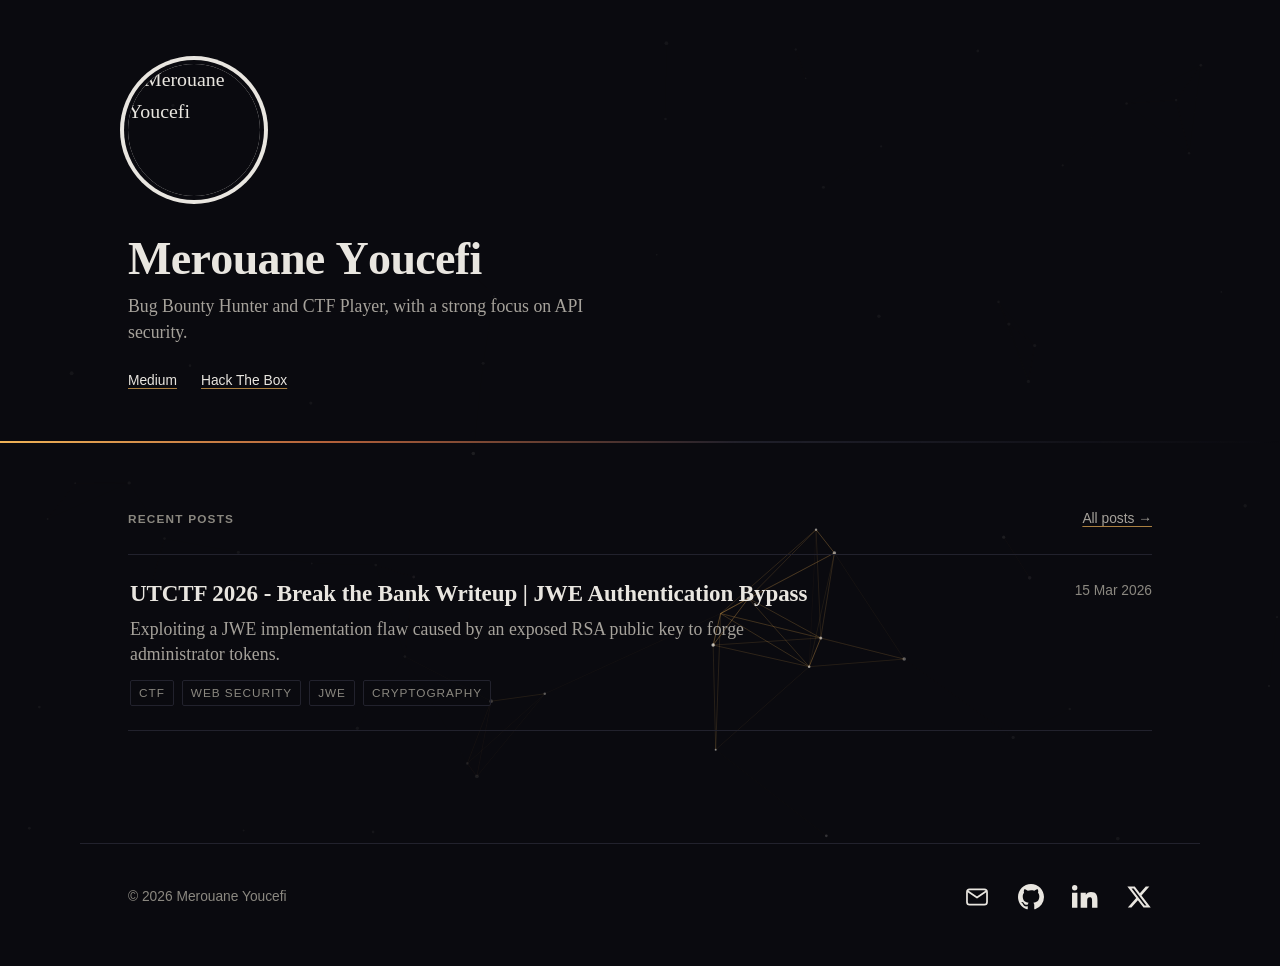
==== commit 9994dcdd: "x" ====
--- a/index.html
+++ b/index.html
@@ -71,7 +71,7 @@
       <header class="masthead container">
         <img
           class="masthead__avatar"
-          src="/assets/avatar.jpg"
+          src="/assets/merouane.gif"
           alt="Merouane Youcefi"
           width="300"
           height="300"
--- a/assets/style.css
+++ b/assets/style.css
@@ -541,9 +541,10 @@
   line-height: 1.5;
   max-width: 70ch;
   display: -webkit-box;
-  -webkit-line-clamp: 2;
-  -webkit-box-orient: vertical;
-  overflow: hidden;
+-webkit-line-clamp: 2;
+line-clamp: 2;
+-webkit-box-orient: vertical;
+overflow: hidden;
 }
 
 .row__tags {
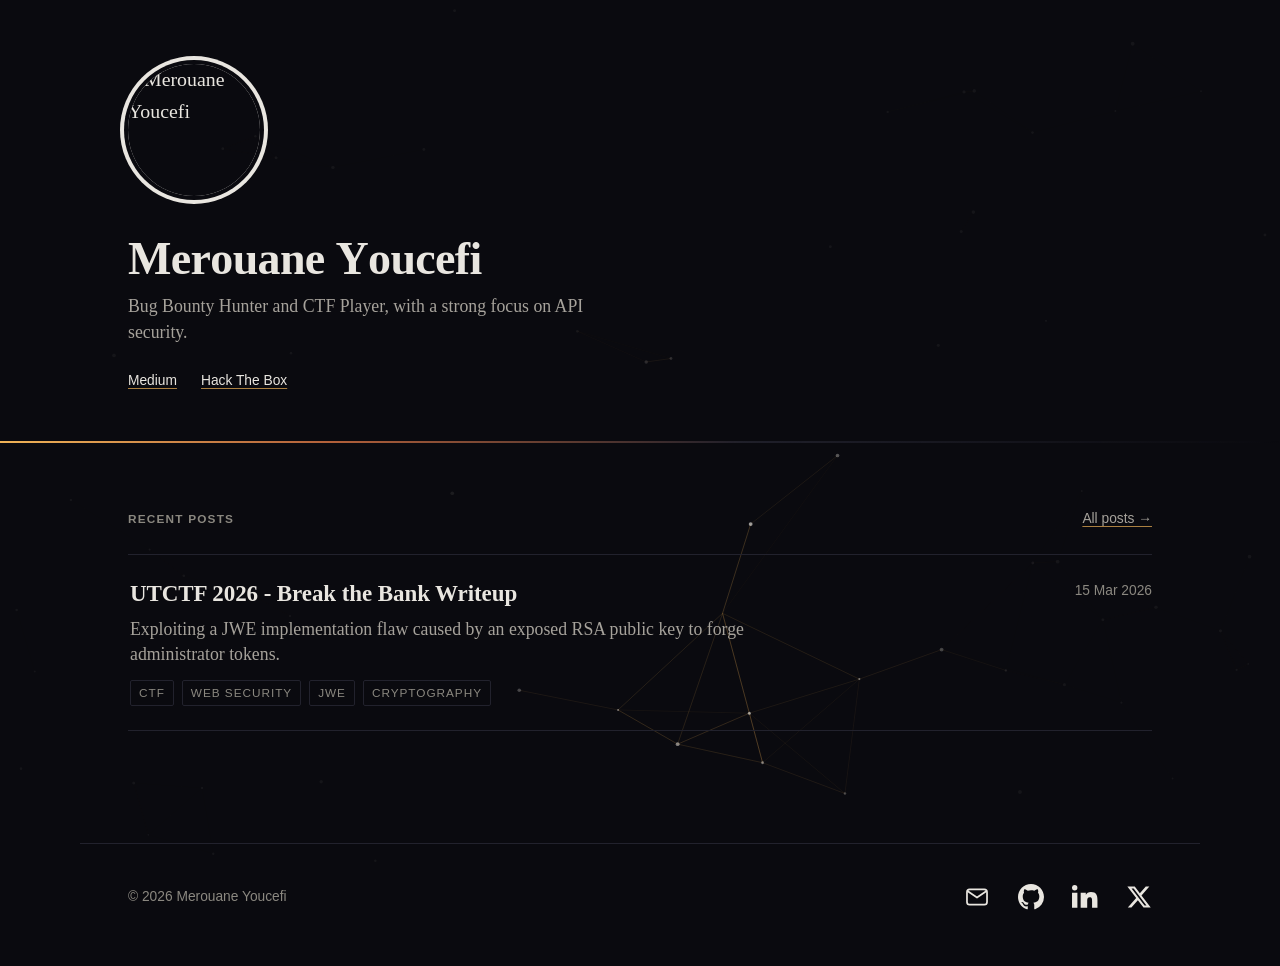
==== commit 096cd53b: "x" ====
--- a/index.html
+++ b/index.html
@@ -117,7 +117,7 @@
             >
               <span class="row__date">
                <time datetime="2026-03-15">15 Mar 2026</time>              </span>
-              <span class="row__title" id="p-utctf-break-the-bank">UTCTF 2026 - Break the Bank Writeup | JWE Authentication Bypass</span>
+              <span class="row__title" id="p-utctf-break-the-bank">UTCTF 2026 - Break the Bank Writeup</span>
               <span class="row__dek">Exploiting a JWE implementation flaw caused by an exposed RSA public key to forge administrator tokens.</span>
               <span class="row__tags"><span>CTF</span><span>Web Security</span><span>JWE</span><span>Cryptography</span></span>
             </a>
